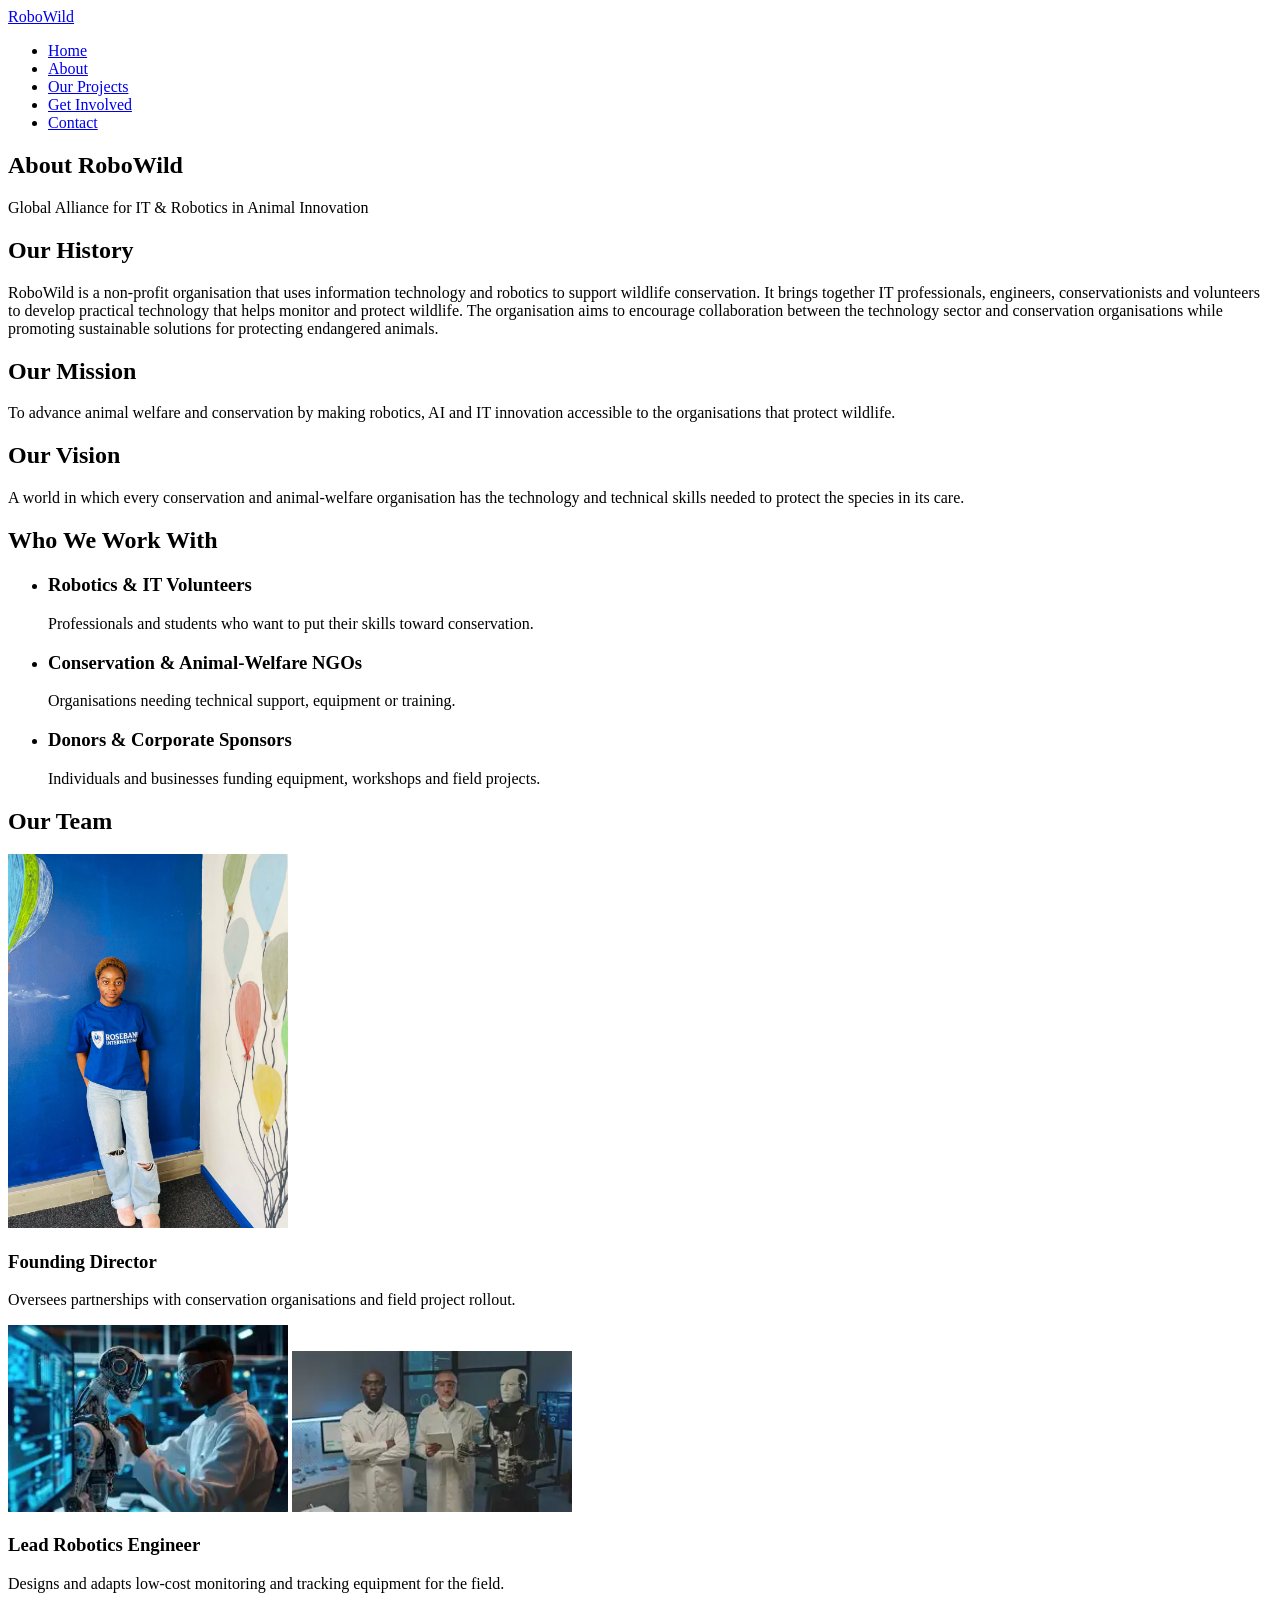
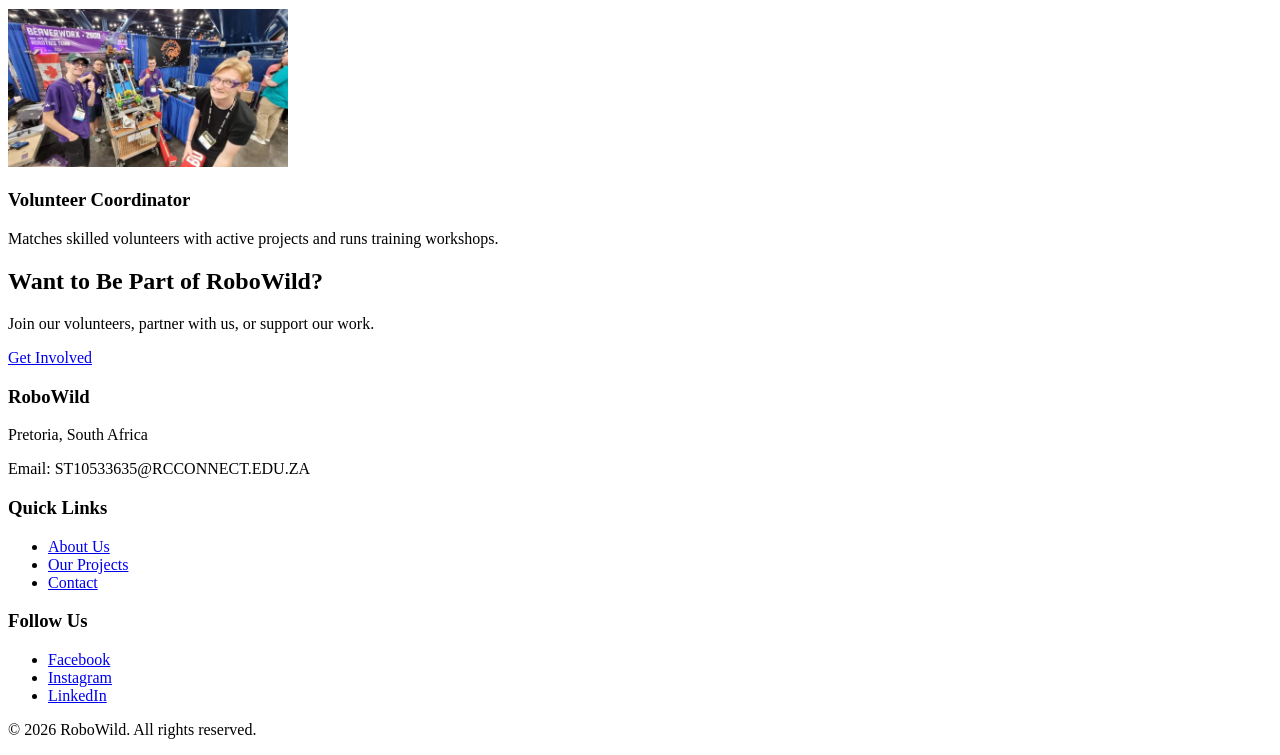
==== ABOUT.HTML @ ae4eccd6 "inplemented the robowild website" ====
<!DOCTYPE html>
<html>
<head>
    <title>About Us | RoboWild 
     </title>
    <meta name="description" content="Learn about RoboWild's history, mission, vision and the team connecting robotics and IT innovation with wildlife conservation.">
    <link rel="stylesheet" href="css/style.css">
</head>
<body>

    <!-- ===== HEADER / NAVIGATION ===== -->
    <header class="site-header">
        <div class="logo">
            <a href="index.html">RoboWild</a>
        </div>
        <nav class="main-nav">
            <ul>
                <li><a href="index.html">Home</a></li>
                <li><a href="about.html" class="active">About</a></li>
                <li><a href="service.html">Our Projects</a></li>
                <li><a href="enquiry.html">Get Involved</a></li>
                <li><a href="contact.html">Contact</a></li>
            </ul>
        </nav>
    </header>

    <!-- ===== PAGE BANNER ===== -->
    <section class="page-banner">
        <h1>About RoboWild</h1>
        <p>Global Alliance for IT &amp; Robotics in Animal Innovation</p>
    </section>

    <!-- ===== OUR HISTORY ===== -->
    <section class="content-block">
        <h2>Our History</h2>
        <p>
            RoboWild is a non-profit organisation that uses information technology and robotics to support wildlife conservation. 
            It brings together IT professionals, engineers, conservationists and volunteers to develop practical technology that helps monitor and protect wildlife. 
            The organisation aims to encourage collaboration between the technology sector and conservation organisations while promoting sustainable solutions for protecting endangered animals.
        </p>
    </section>

    <!-- ===== MISSION & VISION ===== -->
    <section class="content-block alt-bg">
        <div class="two-col">
            <div class="col">
                <h2>Our Mission</h2>
                <p>
                    To advance animal welfare and conservation by making robotics,
                     AI and IT innovation accessible to the organisations that protect wildlife.
                </p>
            </div>
            <div class="col">
                <h2>Our Vision</h2>
                <p>
                 A world in which every conservation and animal-welfare organisation has the technology 
                 and technical skills needed to protect the species in its care.
            </div>
        </div>
    </section>

    <!-- ===== WHO WE SERVE ===== -->
    <section class="content-block">
        <h2>Who We Work With</h2>
        <ul class="target audience-list">
            <li>
                <h3>Robotics &amp; IT Volunteers</h3>
                <p>Professionals and students who want to put their skills toward conservation.</p>
            </li>
            <li>
                <h3>Conservation &amp; Animal-Welfare NGOs</h3>
                <p>Organisations needing technical support, equipment or training.</p>
            </li>
            <li>
                <h3>Donors &amp; Corporate Sponsors</h3>
                <p>Individuals and businesses funding equipment, workshops and field projects.</p>
            </li>
        </ul>
    </section>

    <!-- ===== TEAM SECTION ===== -->
    <section class="content-block alt-bg">
        <h2>Our Team</h2>
        <div class="team-cards">
            <article class="team-card">
                <img src="IMAGES/team-placeholder-1.jpg" alt="Portrait of RoboWild founding director"  width="280"  height="300%">
                <h3>Founding Director</h3>
                <p>Oversees partnerships with conservation organisations and field project rollout.</p>
            </article>
            <article class="team-card">
                <img src="IMAGES/team-placeholder-2.webp" alt="Portrait of RoboWild lead robotics engineer"  width="280"  height="300%"> <img src=IMAGES/engineer.webp  alt="RoboWild lead robotics engineer" width="280" height="300%">                                                                                                                                                                                                                                                                                                                                                                                                                                                                     
                <h3>Lead Robotics Engineer</h3>
                <p>Designs and adapts low-cost monitoring and tracking equipment for the field.</p>
            </article>
            <article class="team-card">
                <img src="IMAGES/team-placeholder-3.jpg" alt="Portrait of RoboWild volunteer coordinator"  width="280"  height="300%">
                <h3>Volunteer Coordinator</h3>
                <p>Matches skilled volunteers with active projects and runs training workshops.</p>
            </article>
        </div>
    </section>

    <!-- ===== CALL TO ACTION ===== -->
    <section class="cta-banner">
        <h2>Want to Be Part of RoboWild?</h2>
        <p>Join our volunteers, partner with us, or support our work.</p>
        <a href="enquiry.html" class="btn btn-secondary">Get Involved</a>
    </section>

    <!-- ===== FOOTER ===== -->
    <footer class="site-footer">
        <div class="footer-contact">
            <h3>RoboWild</h3>
            <p>Pretoria, South Africa</p>
            <p>Email: ST10533635@RCCONNECT.EDU.ZA</p>
        </div>
        <div class="footer-links">
            <h3>Quick Links</h3>
            <ul>
                <li><a href="about.html">About Us</a></li>
                <li><a href="service.html">Our Projects</a></li>
                <li><a href="contact.html">Contact</a></li>
            </ul>
        </div>
        <div class="footer-social">
            <h3>Follow Us</h3>
            <ul class="social-icons">
                <li><a href="#" aria-label="RoboWild on Facebook">Facebook</a></li>
                <li><a href="#" aria-label="RoboWild on Instagram">Instagram</a></li>
                <li><a href="#" aria-label="RoboWild on LinkedIn">LinkedIn</a></li>
            </ul>
        </div>
        <p class="copyright">&copy; 2026 RoboWild. All rights reserved.</p>
    </footer>
</body>
</html>
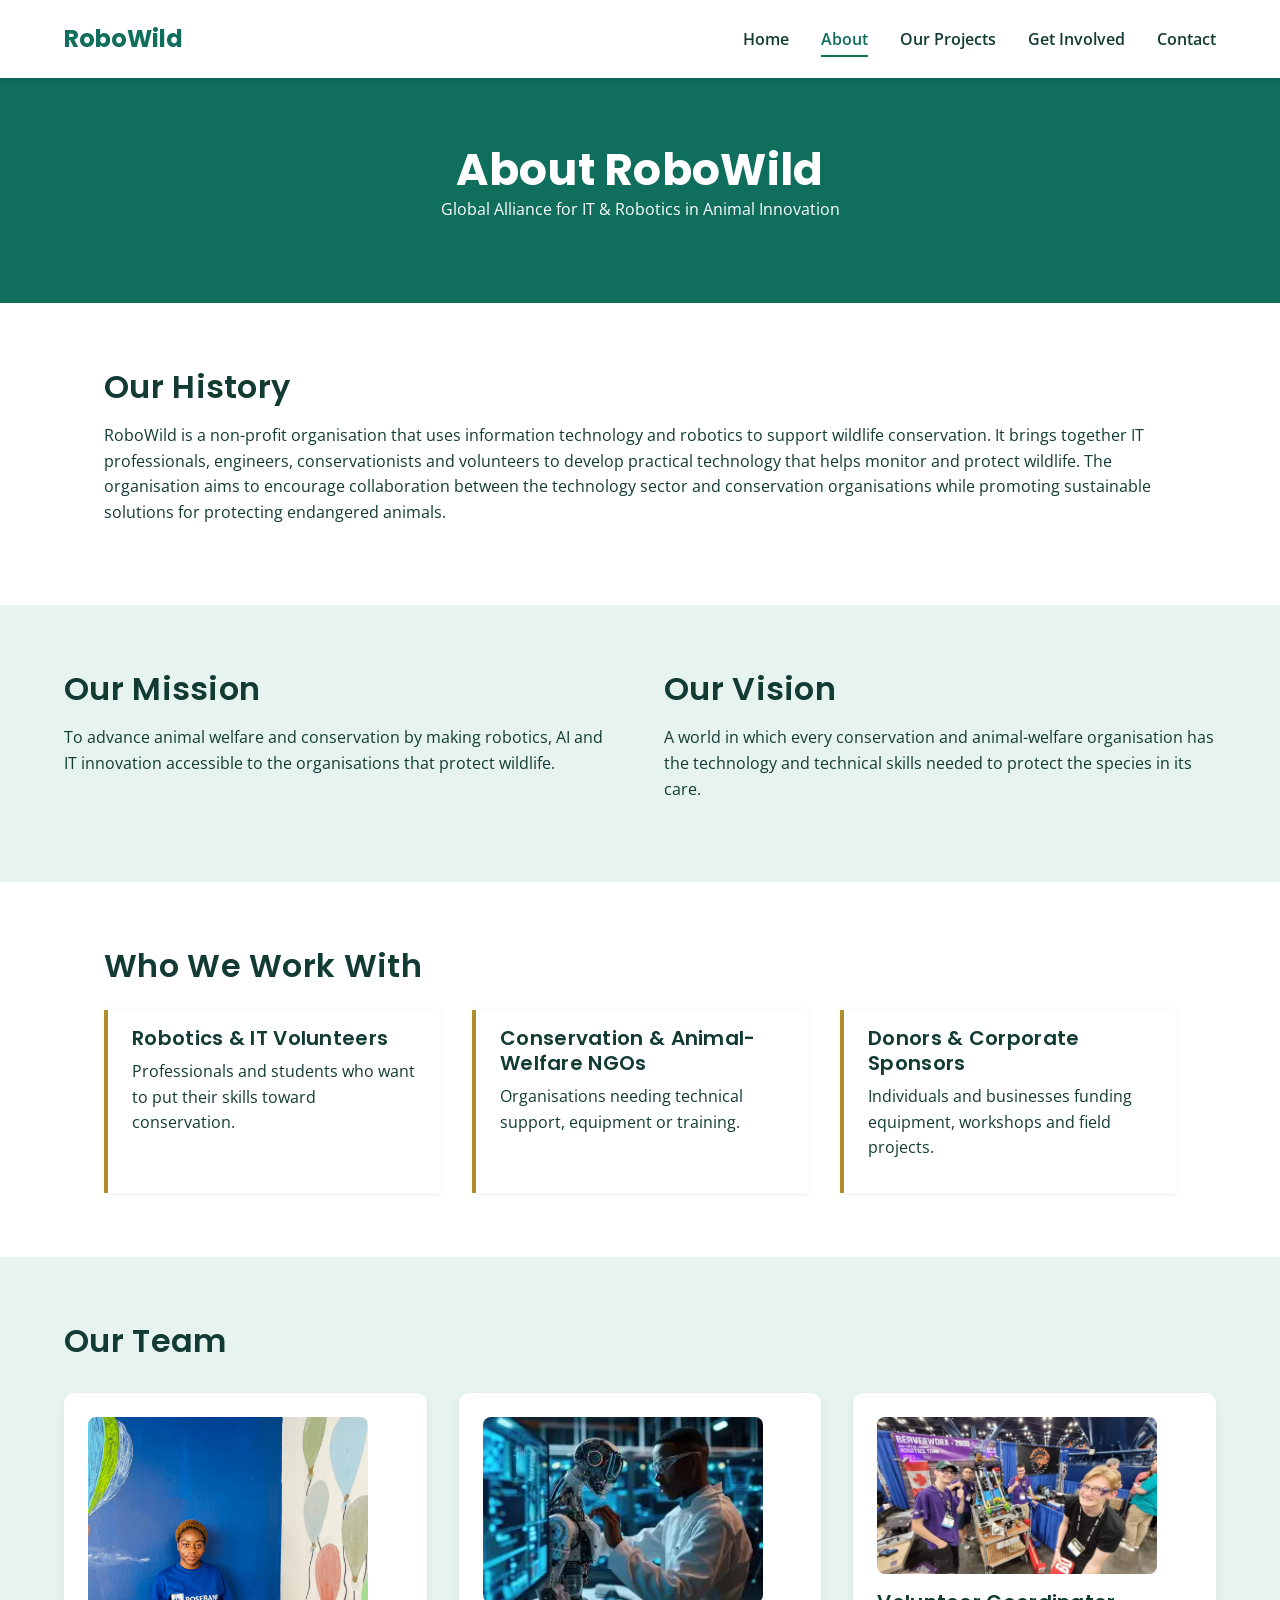
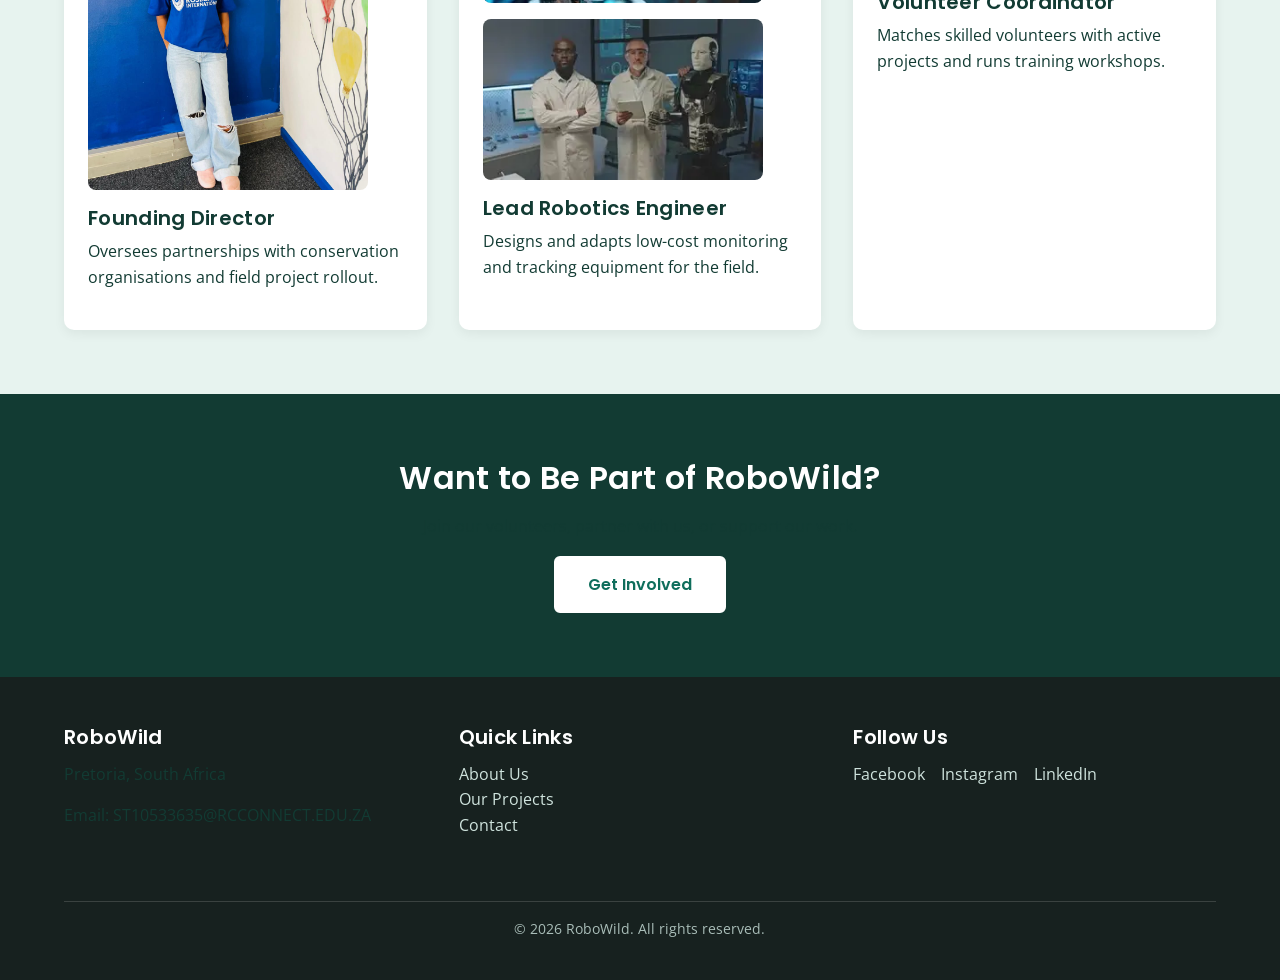
==== commit 208dc3d2: "Part 3: Add form validation, interactive JS and update stylesheet links - Added formvalidation.js an" ====
--- a/ABOUT.HTML
+++ b/ABOUT.HTML
@@ -4,7 +4,7 @@
     <title>About Us | RoboWild 
      </title>
     <meta name="description" content="Learn about RoboWild's history, mission, vision and the team connecting robotics and IT innovation with wildlife conservation.">
-    <link rel="stylesheet" href="css/style.css">
+    <link rel="stylesheet" href="css_asset/style.css">
 </head>
 <body>
 
--- a/css_asset/style.css
+++ b/css_asset/style.css
@@ -0,0 +1,618 @@
+/* =====================================================================
+   ROBOWILD WEBSITE STYLESHEET
+   WEDE5020 Part 2 - CSS Styling and Responsive Design
+   ===================================================================== */
+
+/* ---------------------------------------------------------------------
+   0. WEB FONTS
+   Using Google Fonts: Poppins for headings, Open Sans for body text.
+   --------------------------------------------------------------------- */
+@import url('https://fonts.googleapis.com/css2?family=Poppins:wght@600;700&family=Open+Sans:wght@400;600&display=swap');
+
+
+/* ---------------------------------------------------------------------
+   1. CSS RESET / BASE STYLE
+   --------------------------------------------------------------------- */
+* {
+    margin: 0;
+    padding: 0;
+    box-sizing: border-box;
+}
+
+html {
+    scroll-behavior: smooth;
+}
+
+/* ---------------------------------------------------------------------
+   2. ROOT VARIABLES (Colour Palette from Part 1 Proposal)
+   --------------------------------------------------------------------- */
+:root {
+    --color-primary: #0F6E5C;      /* Forest Teal - primary */
+    --color-dark: #123B33;         /* Deep Pine - headings/text */
+    --color-accent: #B08D2E;       /* Bronze Gold - accents/CTA */
+    --color-bg-light: #E7F3EF;     /* Mist Green - backgrounds */
+    --color-white: #FFFFFF;
+    --color-grey: #666666;
+    --color-footer-bg: #17211F;
+
+    --font-heading: 'Poppins', 'Segoe UI', Arial, sans-serif;
+    --font-body: 'Open Sans', Arial, sans-serif;
+
+    --max-width: 1200px;
+    --transition-speed: 0.25s;
+}
+
+/* ---------------------------------------------------------------------
+   3. BASE / DEFAULT STYLE CODE
+   --------------------------------------------------------------------- */
+body {
+    font-family: var(--font-body);
+    font-size: 16px;
+    line-height: 1.6;
+    color: var(--color-dark);
+    background-color: var(--color-white);
+}
+
+img {
+    max-width: 100%;
+    height: auto;
+    display: block;
+}
+
+a {
+    text-decoration: none;
+    color: inherit;
+}
+
+ul {
+    list-style: none;
+}
+
+/* ---------------------------------------------------------------------
+   4. TYPOGRAPHY STYLES
+   --------------------------------------------------------------------- */
+h1, h2, h3 {
+    font-family: var(--font-heading);
+    color: var(--color-dark);
+    line-height: 1.25;
+    letter-spacing: 0.3px;
+}
+
+h1 {
+    font-size: 2.75rem;
+    font-weight: 700;
+}
+
+h2 {
+    font-size: 2rem;
+    font-weight: 600;
+    margin-bottom: 1rem;
+    position: relative;
+}
+
+h3 {
+    font-size: 1.25rem;
+    font-weight: 600;
+    margin-bottom: 0.5rem;
+}
+
+p {
+    margin-bottom: 1rem;
+    color: var(--color-dark);
+}
+
+.page-banner p,
+.hero-content p {
+    color: var(--color-white);
+}
+
+/* ---------------------------------------------------------------------
+   5. LAYOUT STRUCTURE (Flexbox / Grid)
+   --------------------------------------------------------------------- */
+
+/* --- Header / Navigation (Flexbox) --- */
+.site-header {
+    display: flex;
+    justify-content: space-between;
+    align-items: center;
+    padding: 1.25rem 5%;
+    background-color: var(--color-white);
+    box-shadow: 0 2px 6px rgba(0, 0, 0, 0.08);
+    position: sticky;
+    top: 0;
+    z-index: 100;
+}
+
+.logo a {
+    font-family: var(--font-heading);
+    font-size: 1.5rem;
+    font-weight: 700;
+    color: var(--color-primary);
+}
+
+.main-nav ul {
+    display: flex;
+    gap: 2rem;
+}
+
+.main-nav a {
+    font-weight: 600;
+    color: var(--color-dark);
+    padding: 0.35rem 0;
+    border-bottom: 2px solid transparent;
+    transition: color var(--transition-speed), border-color var(--transition-speed);
+}
+
+/* --- Hero Section (Flexbox) --- */
+.hero {
+    position: relative;
+    display: flex;
+    align-items: center;
+    justify-content: center;
+    min-height: 70vh;
+    text-align: center;
+    background-color: var(--color-dark);
+    overflow: hidden;
+}
+
+.hero-img {
+    position: absolute;
+    inset: 0;
+    width: 100%;
+    height: 100%;
+    object-fit: cover;
+    opacity: 0.45;
+    z-index: 0;
+}
+
+.hero-content {
+    position: relative;
+    z-index: 1;
+    max-width: 700px;
+    padding: 2rem;
+}
+
+.hero-content h1 {
+    color: var(--color-white);
+    margin-bottom: 1rem;
+}
+
+/* --- Page Banner (used on inner pages) --- */
+.page-banner {
+    background-color: var(--color-primary);
+    color: var(--color-white);
+    text-align: center;
+    padding: 4rem 5%;
+}
+
+.page-banner h1 {
+    color: var(--color-white);
+}
+
+/* --- Intro Text Block --- */
+.intro {
+    max-width: 800px;
+    margin: 3rem auto;
+    padding: 0 5%;
+    text-align: center;
+    font-size: 1.1rem;
+}
+
+/* --- Highlights Section Wrapper --- */
+.highlights {
+    max-width: var(--max-width);
+    margin: 0 auto;
+    padding: 2rem 5% 4rem;
+    text-align: center;
+}
+
+/* --- General Content Blocks --- */
+.content-block {
+    max-width: var(--max-width);
+    margin: 0 auto;
+    padding: 4rem 5%;
+}
+
+.content-block.alt-bg {
+    background-color: var(--color-bg-light);
+    max-width: 100%;
+}
+
+.content-block.alt-bg > * {
+    max-width: var(--max-width);
+    margin-left: auto;
+    margin-right: auto;
+}
+
+/* --- Two Column Layout (CSS Grid) --- */
+.two-col {
+    display: grid;
+    grid-template-columns: 1fr 1fr;
+    gap: 3rem;
+}
+
+/* --- Highlight / Team Cards (CSS Grid) --- */
+.highlight-cards,
+.team-cards {
+    display: grid;
+    grid-template-columns: repeat(3, 1fr);
+    gap: 2rem;
+    margin-top: 2rem;
+}
+
+.card,
+.team-card {
+    background-color: var(--color-white);
+    border-radius: 10px;
+    padding: 1.5rem;
+    box-shadow: 0 4px 12px rgba(0, 0, 0, 0.06);
+    transition: transform var(--transition-speed), box-shadow var(--transition-speed);
+}
+
+.card img,
+.team-card img {
+    border-radius: 8px;
+    margin-bottom: 1rem;
+}
+
+/* --- Audience List (Flexbox) --- */
+.audience-list {
+    display: flex;
+    flex-wrap: wrap;
+    gap: 2rem;
+    margin-top: 1.5rem;
+}
+
+.audience-list li {
+    flex: 1 1 250px;
+    background-color: var(--color-white);
+    border-left: 4px solid var(--color-accent);
+    padding: 1rem 1.5rem;
+    box-shadow: 0 2px 8px rgba(0, 0, 0, 0.05);
+}
+
+/* --- Impact Stats (Flexbox) --- */
+.impact-stats {
+    display: flex;
+    justify-content: space-around;
+    flex-wrap: wrap;
+    background-color: var(--color-bg-light);
+    padding: 3rem 5%;
+    text-align: center;
+}
+
+.stat {
+    flex: 1 1 150px;
+}
+
+.stat-number {
+    display: block;
+    font-family: var(--font-heading);
+    font-size: 2.5rem;
+    font-weight: 700;
+    color: var(--color-primary);
+}
+
+.stat-label {
+    font-weight: 600;
+    color: var(--color-dark);
+}
+
+/* --- Project Detail Sections (Flexbox, alternating) --- */
+.project-detail {
+    display: flex;
+    align-items: center;
+    gap: 3rem;
+    max-width: var(--max-width);
+    margin: 0 auto;
+    padding: 3rem 5%;
+}
+
+.project-detail img {
+    flex: 1 1 40%;
+    border-radius: 10px;
+}
+
+.project-text {
+    flex: 1 1 55%;
+}
+
+.project-detail.reverse {
+    flex-direction: row-reverse;
+}
+
+.project-text ul {
+    margin-top: 1rem;
+    padding-left: 1.25rem;
+    list-style: disc;
+}
+
+/* --- Contact Details (Grid) --- */
+.contact-details {
+    display: grid;
+    grid-template-columns: 1fr 1fr;
+    gap: 3rem;
+}
+
+/* --- Map Grid --- */
+.map-grid {
+    display: grid;
+    grid-template-columns: 1fr 1fr;
+    gap: 2rem;
+    margin-top: 1.5rem;
+}
+
+.map-wrapper iframe {
+    width: 100%;
+    border-radius: 8px;
+}
+
+/* --- Forms (Flexbox column) --- */
+.enquiry-form {
+    display: flex;
+    flex-direction: column;
+    gap: 1.25rem;
+    max-width: 650px;
+    margin-top: 1.5rem;
+}
+
+.form-row {
+    display: flex;
+    flex-direction: column;
+    gap: 0.4rem;
+}
+
+.form-row label {
+    font-weight: 600;
+    font-size: 0.95rem;
+}
+
+.required {
+    color: var(--color-accent);
+}
+
+/* --- CTA Banner --- */
+.cta-banner {
+    text-align: center;
+    background-color: var(--color-dark);
+    color: var(--color-white);
+    padding: 4rem 5%;
+}
+
+.cta-banner h2 {
+    color: var(--color-white);
+}
+
+/* --- Footer (CSS Grid) --- */
+.site-footer {
+    display: grid;
+    grid-template-columns: repeat(3, 1fr);
+    gap: 2rem;
+    background-color: var(--color-footer-bg);
+    color: var(--color-white);
+    padding: 3rem 5% 1.5rem;
+}
+
+.site-footer h3 {
+    color: var(--color-white);
+    margin-bottom: 0.75rem;
+}
+
+.site-footer a {
+    color: #cfe3dd;
+}
+
+.social-icons {
+    display: flex;
+    gap: 1rem;
+}
+
+.copyright {
+    grid-column: 1 / -1;
+    text-align: center;
+    border-top: 1px solid rgba(255, 255, 255, 0.15);
+    margin-top: 1.5rem;
+    padding-top: 1rem;
+    font-size: 0.85rem;
+    color: #a9bdb8;
+}
+
+/* =====================================================================
+   6. DECORATIVE / VISUAL STYLES
+   ===================================================================== */
+
+/* --- Buttons --- */
+.btn {
+    display: inline-block;
+    font-family: var(--font-heading);
+    font-weight: 600;
+    padding: 0.85rem 2rem;
+    border-radius: 6px;
+    border: 2px solid transparent;
+    cursor: pointer;
+    transition: background-color var(--transition-speed), color var(--transition-speed), transform var(--transition-speed);
+}
+
+.btn-primary {
+    background-color: var(--color-accent);
+    color: var(--color-dark);
+}
+
+.btn-secondary {
+    background-color: var(--color-white);
+    color: var(--color-primary);
+    border-color: var(--color-white);
+}
+
+/* --- Form field decoration --- */
+input[type="text"],
+input[type="email"],
+input[type="tel"],
+select,
+textarea {
+    padding: 0.7rem 0.9rem;
+    border: 1px solid #c7d6d1;
+    border-radius: 6px;
+    font-family: var(--font-body);
+    font-size: 1rem;
+    background-color: var(--color-white);
+    transition: border-color var(--transition-speed), box-shadow var(--transition-speed);
+}
+
+/* =====================================================================
+   7. PSEUDO-CLASSES (Interactive Elements)
+   ===================================================================== */
+
+/* Navigation links */
+.main-nav a:hover,
+.main-nav a:focus {
+    color: var(--color-primary);
+    border-bottom-color: var(--color-accent);
+}
+
+.main-nav a.active {
+    color: var(--color-primary);
+    border-bottom-color: var(--color-primary);
+}
+
+.main-nav a:active {
+    color: var(--color-accent);
+}
+
+/* Buttons */
+.btn-primary:hover,
+.btn-primary:focus {
+    background-color: #94741f;
+    color: var(--color-white);
+}
+
+.btn-primary:active {
+    transform: scale(0.97);
+}
+
+.btn-secondary:hover,
+.btn-secondary:focus {
+    background-color: transparent;
+    color: var(--color-white);
+    border-color: var(--color-white);
+}
+
+.btn-secondary:active {
+    transform: scale(0.97);
+}
+
+/* Cards lift on hover */
+.card:hover,
+.team-card:hover {
+    transform: translateY(-6px);
+    box-shadow: 0 10px 22px rgba(0, 0, 0, 0.12);
+}
+
+/* Footer links */
+.footer-links a:hover,
+.footer-links a:focus,
+.footer-social a:hover,
+.footer-social a:focus {
+    color: var(--color-accent);
+}
+
+/* Form field focus state */
+input:focus,
+select:focus,
+textarea:focus {
+    outline: none;
+    border-color: var(--color-primary);
+    box-shadow: 0 0 0 3px rgba(15, 110, 92, 0.15);
+}
+
+/* =====================================================================
+   8. RESPONSIVE DESIGN
+   Breakpoints: Desktop (default), Tablet (<=1024px), Mobile (<=600px)
+   ===================================================================== */
+
+/* --- TABLET (max-width: 1024px) --- */
+@media screen and (max-width: 1024px) {
+    .two-col,
+    .contact-details,
+    .map-grid {
+        grid-template-columns: 1fr;
+    }
+
+    .highlight-cards,
+    .team-cards {
+        grid-template-columns: repeat(2, 1fr);
+    }
+
+    .project-detail,
+    .project-detail.reverse {
+        flex-direction: column;
+    }
+
+    .site-footer {
+        grid-template-columns: 1fr 1fr;
+    }
+
+    h1 {
+        font-size: 2.25rem;
+    }
+
+    h2 {
+        font-size: 1.65rem;
+    }
+}
+
+/* --- MOBILE (max-width: 600px) --- */
+@media screen and (max-width: 600px) {
+    /* Navigation menu adjustment: stack vertically below logo */
+    .site-header {
+        flex-direction: column;
+        align-items: flex-start;
+        gap: 1rem;
+    }
+
+    .main-nav ul {
+        flex-direction: column;
+        gap: 0.75rem;
+        width: 100%;
+    }
+
+    /* Layout adjustment: single column everywhere */
+    .highlight-cards,
+    .team-cards {
+        grid-template-columns: 1fr;
+    }
+
+    .site-footer {
+        grid-template-columns: 1fr;
+        text-align: center;
+    }
+
+    .social-icons {
+        justify-content: center;
+    }
+
+    .impact-stats {
+        flex-direction: column;
+        gap: 1.5rem;
+    }
+
+    /* Typography adjustment: smaller scale for small screens */
+    h1 {
+        font-size: 1.85rem;
+    }
+
+    h2 {
+        font-size: 1.4rem;
+    }
+
+    .content-block,
+    .page-banner,
+    .cta-banner {
+        padding: 2.5rem 6%;
+    }
+
+    /* Image adjustment: hero shortened on small screens */
+    .hero {
+        min-height: 55vh;
+    }
+}
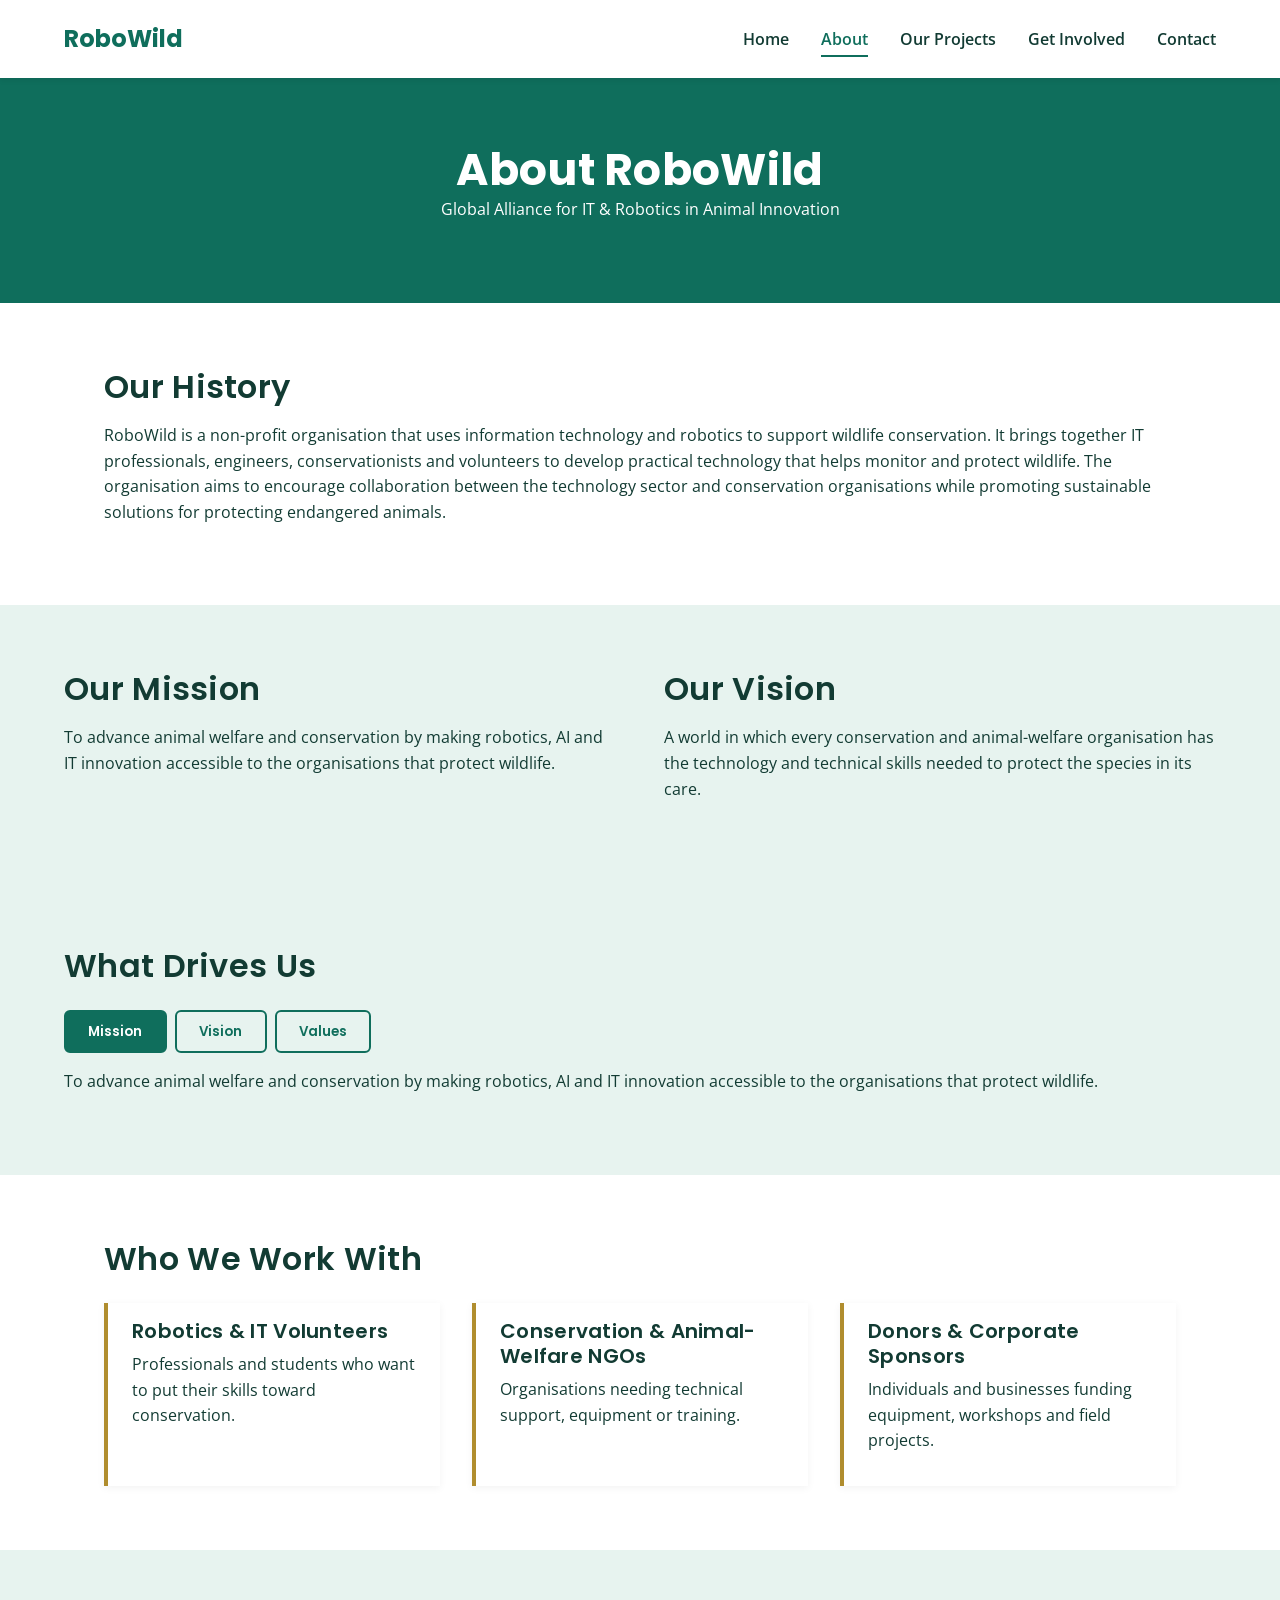
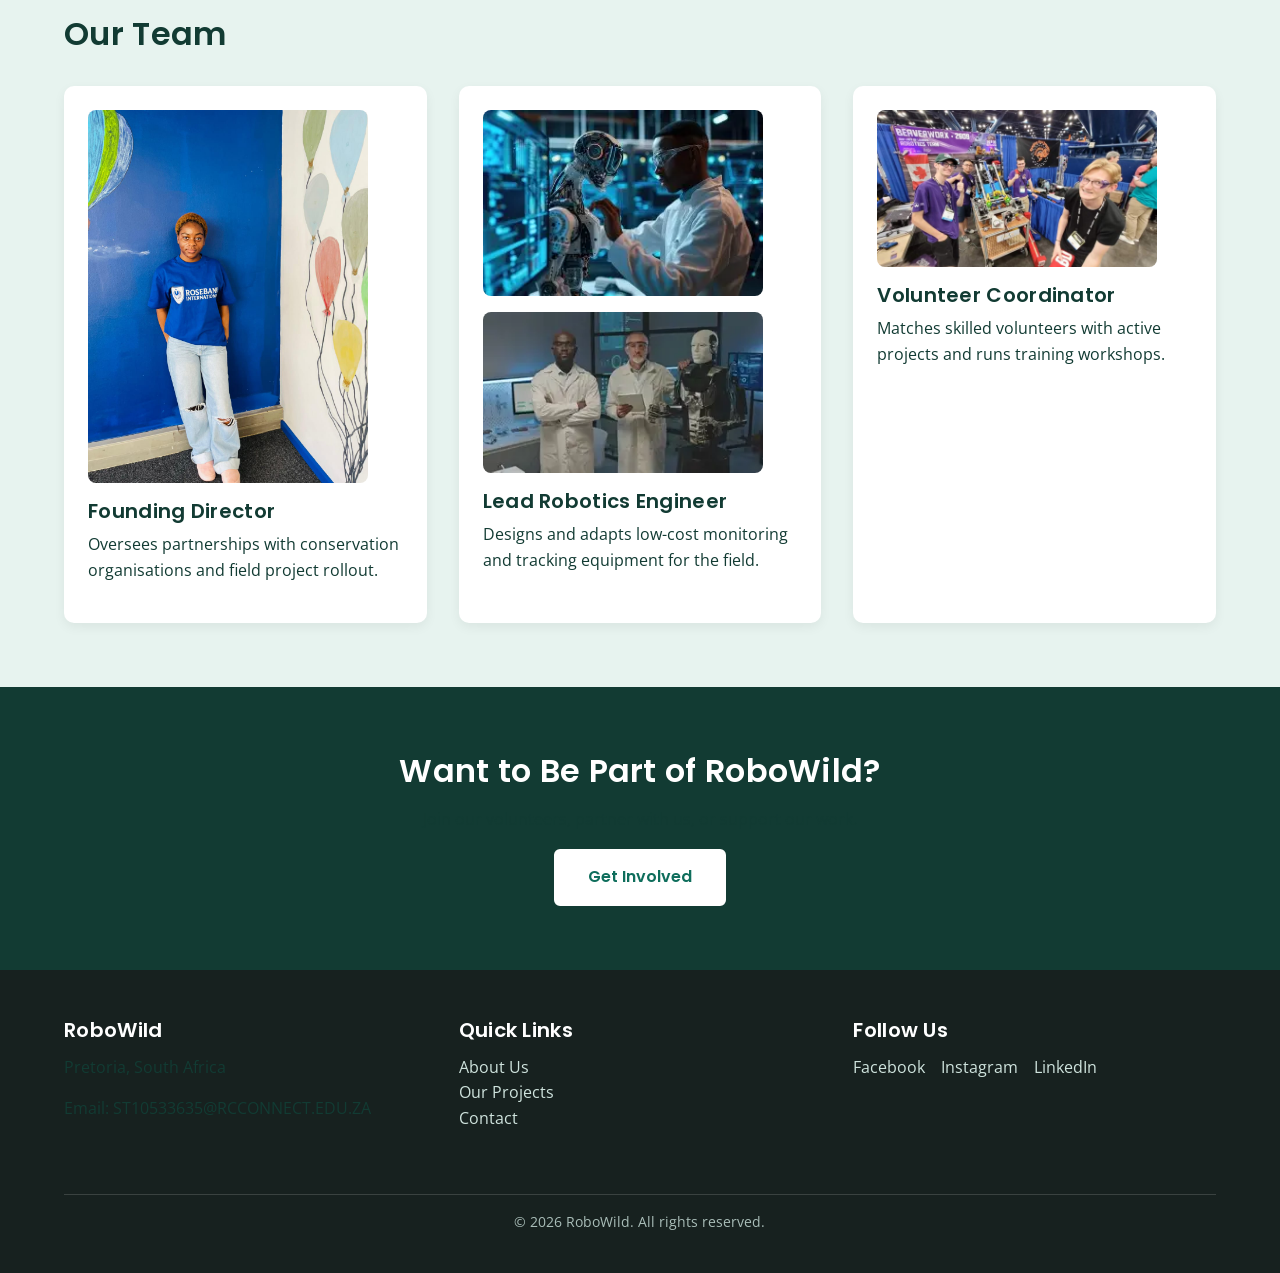
==== commit eb76e002: "add JavaScript functionality, dynamic content, and SEO tags - Added main.js for modal and tab naviga" ====
--- a/ABOUT.HTML
+++ b/ABOUT.HTML
@@ -5,6 +5,17 @@
      </title>
     <meta name="description" content="Learn about RoboWild's history, mission, vision and the team connecting robotics and IT innovation with wildlife conservation.">
     <link rel="stylesheet" href="css_asset/style.css">
+    <script src="js_asset/main.js"></script>
+    <script src="js_asset/project.js"></script>
+    <script src="js_asset/gallery.js"></script>
+<meta charset="UTF-8">
+<meta name="viewport" content="width=device-width, initial-scale=1.0">
+<meta name="keywords" content="RoboWild, wildlife conservation, robotics, IT volunteers, South Africa, anti-poaching, drones, conservation technology">
+<meta name="author" content="Cleopatra Tayeta">
+<meta property="og:title" content="RoboWild | Robotics for Wildlife">
+<meta property="og:description" content="Connecting robotics and IT volunteers with wildlife conservation projects.">
+<meta property="og:type" content="website">
+<link rel="icon" href="IMAGES/RoboWild.jpg" type="image/x-icon">
 </head>
 <body>
 
@@ -58,6 +69,27 @@
             </div>
         </div>
     </section>
+
+    <!-- ===== TABS: MISSION / VISION / VALUES ===== -->
+<section class="content-block alt-bg">
+  <h2>What Drives Us</h2>
+  <div class="tabs">
+    <div class="tab-buttons" role="tablist">
+      <button class="tab-btn active" role="tab" aria-selected="true" data-tab="mission">Mission</button>
+      <button class="tab-btn" role="tab" aria-selected="false" data-tab="vision">Vision</button>
+      <button class="tab-btn" role="tab" aria-selected="false" data-tab="values">Values</button>
+    </div>
+    <div class="tab-panel active" id="tab-mission" role="tabpanel">
+      <p>To advance animal welfare and conservation by making robotics, AI and IT innovation accessible to the organisations that protect wildlife.</p>
+    </div>
+    <div class="tab-panel" id="tab-vision" role="tabpanel">
+      <p>A world in which every conservation and animal-welfare organisation has the technology and technical skills needed to protect the species in its care.</p>
+    </div>
+    <div class="tab-panel" id="tab-values" role="tabpanel">
+      <p>Collaboration between technologists and conservationists, practical low-cost solutions, and sustainable skills transfer to local teams.</p>
+    </div>
+  </div>
+</section>
 
     <!-- ===== WHO WE SERVE ===== -->
     <section class="content-block">
@@ -132,5 +164,6 @@
         </div>
         <p class="copyright">&copy; 2026 RoboWild. All rights reserved.</p>
     </footer>
+    <script src="js/validation.js" defer></script>
 </body>
 </html>
--- a/css_asset/style.css
+++ b/css_asset/style.css
@@ -327,6 +327,35 @@
     list-style: disc;
 }
 
+.search-bar {
+  margin: 1.5rem 0 2rem;
+  display: flex; flex-direction: column; gap: 1rem;
+}
+.search-bar input[type="search"] {
+  padding: .8rem 1rem; border: 1px solid #c7d6d1;
+  border-radius: 6px; font-size: 1rem; max-width: 420px;
+}
+.filter-buttons { display: flex; gap: .6rem; flex-wrap: wrap; }
+.filter-btn {
+  padding: .5rem 1.2rem; border: 2px solid var(--color-primary);
+  background: transparent; color: var(--color-primary);
+  border-radius: 20px; cursor: pointer; font-weight: 600; transition: all .25s;
+}
+.filter-btn.active, .filter-btn:hover {
+  background: var(--color-primary); color: #fff;
+}
+.project-grid {
+  display: grid;
+  grid-template-columns: repeat(auto-fit, minmax(280px, 1fr));
+  gap: 2rem;
+}
+.project-card img {
+  width: 100%; height: 200px; object-fit: cover;
+  border-radius: 8px; margin-bottom: 1rem;
+}
+.btn-sm { padding: .55rem 1.2rem; font-size: .9rem; margin-top: .5rem; }
+.no-results { text-align: center; color: var(--color-grey); padding: 2rem; }
+
 /* --- Contact Details (Grid) --- */
 .contact-details {
     display: grid;
@@ -345,6 +374,24 @@
 .map-wrapper iframe {
     width: 100%;
     border-radius: 8px;
+}
+/* Map Enhancements */
+.map-wrapper {
+    display: flex;
+    flex-direction: column;
+    align-items: flex-start; /* Aligns map and button to the left */
+}
+
+.map-wrapper iframe {
+    width: 100%;
+    border-radius: 8px;
+    margin-bottom: 1rem; /* Creates space between map and button */
+    box-shadow: 0 4px 12px rgba(0, 0, 0, 0.08); /* Adds a slight shadow to match your cards */
+}
+
+.map-btn {
+    display: inline-block;
+    margin-top: 0.5rem;
 }
 
 /* --- Forms (Flexbox column) --- */
@@ -525,6 +572,39 @@
     box-shadow: 0 0 0 3px rgba(15, 110, 92, 0.15);
 }
 
+/* Modal */
+.modal-overlay {
+  position: fixed; inset: 0;
+  background: rgba(0,0,0,.6);
+  display: flex; align-items: center; justify-content: center;
+  opacity: 0; visibility: hidden;
+  transition: opacity .3s, visibility .3s;
+  z-index: 1000; padding: 1rem;
+}
+.modal-overlay.open { opacity: 1; visibility: visible; }
+.modal-box {
+  background: #fff; border-radius: 12px;
+  max-width: 600px; width: 100%; max-height: 85vh; overflow-y: auto;
+  padding: 2rem; position: relative;
+  transform: translateY(20px); transition: transform .3s;
+}
+.modal-overlay.open .modal-box { transform: translateY(0); }
+.modal-close {
+  position: absolute; top: .75rem; right: 1rem;
+  background: none; border: none; font-size: 2rem; cursor: pointer;
+  color: #666; line-height: 1;
+}
+.modal-close:hover { color: #b42318; }
+
+/* Scroll reveal */
+.card, .team-card, .project-detail, .stat {
+  opacity: 0; transform: translateY(25px);
+  transition: opacity .6s ease, transform .6s ease;
+}
+.card.revealed, .team-card.revealed, .project-detail.revealed, .stat.revealed {
+  opacity: 1; transform: translateY(0);
+}
+
 /* =====================================================================
    8. RESPONSIVE DESIGN
    Breakpoints: Desktop (default), Tablet (<=1024px), Mobile (<=600px)
@@ -615,4 +695,68 @@
     .hero {
         min-height: 55vh;
     }
-}+}
+
+.tabs { margin-top: 1.5rem; }
+.tab-buttons { display: flex; gap: .5rem; flex-wrap: wrap; margin-bottom: 1rem; }
+.tab-btn {
+  padding: .6rem 1.4rem; border: 2px solid var(--color-primary);
+  background: transparent; color: var(--color-primary);
+  border-radius: 6px; font-family: var(--font-heading);
+  font-weight: 600; cursor: pointer; transition: all .25s;
+}
+.tab-btn.active, .tab-btn:hover {
+  background: var(--color-primary); color: #fff;
+}
+.tab-panel { display: none; }
+.tab-panel.active { display: block; animation: fadeIn .3s ease; }
+@keyframes fadeIn { from { opacity: 0; } to { opacity: 1; } }
+
+.gallery {
+  display: grid;
+  grid-template-columns: repeat(auto-fit, minmax(220px, 1fr));
+  gap: 1rem; margin-top: 1.5rem;
+}
+.gallery-item {
+  border: none; padding: 0; cursor: pointer;
+  border-radius: 10px; overflow: hidden;
+  transition: transform .25s;
+}
+.gallery-item:hover { transform: scale(1.03); }
+.gallery-item img {
+  width: 100%; height: 200px; object-fit: cover; display: block;
+}
+.lightbox {
+  position: fixed; inset: 0; background: rgba(0,0,0,.9);
+  display: flex; flex-direction: column;
+  align-items: center; justify-content: center;
+  opacity: 0; visibility: hidden; transition: all .3s;
+  z-index: 1100; padding: 2rem;
+}
+.lightbox.open { opacity: 1; visibility: visible; }
+.lightbox img {
+  max-width: 90vw; max-height: 80vh;
+  border-radius: 8px; object-fit: contain;
+}
+.lightbox-caption { color: #fff; margin-top: 1rem; text-align: center; }
+.lightbox-close {
+  position: absolute; top: 1rem; right: 1.5rem;
+  background: none; border: none; color: #fff;
+  font-size: 2.5rem; cursor: pointer; line-height: 1;
+}
+
+.error-msg { color: #b42318; font-size: .85rem; min-height: 1em; display: block; margin-top: .25rem; }
+.error-input { border-color: #b42318 !important; box-shadow: 0 0 0 3px rgba(180,35,24,.15) !important; }
+.success-input { border-color: #146c43 !important; }
+.form-response {
+  margin-top: 1rem; padding: 1rem; border-radius: 6px;
+  display: none; font-weight: 600;
+}
+.form-response.success { display: block; background: #e7f3ef; color: #0f6e5c; border-left: 4px solid #0f6e5c; }
+.form-response.error { display: block; background: #fdecea; color: #b42318; border-left: 4px solid #b42318; }
+
+fieldset { border: 1px solid #c7d6d1; border-radius: 6px; padding: .75rem 1rem; }
+legend { font-weight: 600; font-size: .95rem; padding: 0 .4rem; }
+fieldset label { display: inline-flex; align-items: center; gap: .4rem; margin-right: 1.5rem; }
+.checkbox-row { flex-direction: row; align-items: flex-start; }
+.checkbox-row label { display: flex; align-items: flex-start; gap: .5rem; font-weight: 400; }
